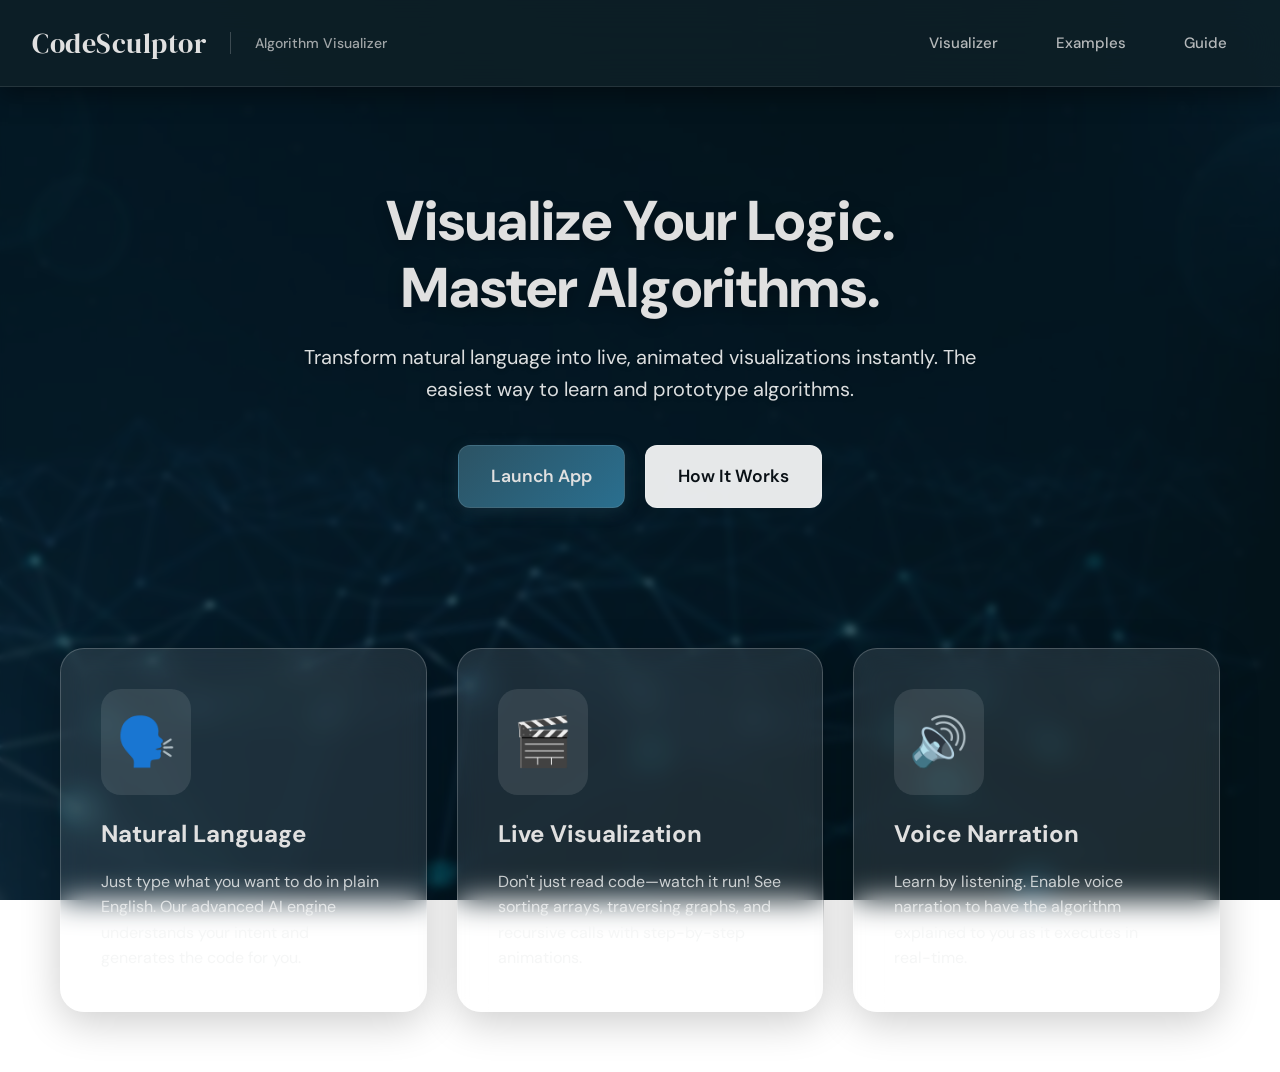
==== frontend/index.html @ 741f87c1 "Initial commit - CodeSculptor project" ====
<!DOCTYPE html>
<html lang="en">

<head>
    <meta charset="UTF-8">
    <meta name="viewport" content="width=device-width, initial-scale=1.0">
    <title>CodeSculptor - The Future of Algorithm Learning</title>
    <link rel="stylesheet" href="css/style.css">
    <link rel="stylesheet" href="css/advanced-viz.css">
    <style>
        /* Background Styles */
        .background-image {
            position: fixed;
            top: 0;
            left: 0;
            width: 100%;
            height: 100%;
            background-image: url('assets/images/bg-main.jpg');
            background-size: cover;
            background-position: center;
            background-repeat: no-repeat;
            z-index: -2;
        }

        .video-overlay {
            position: fixed;
            top: 0;
            left: 0;
            width: 100%;
            height: 100%;
            background: rgba(6, 30, 41, 0.65);
            /* Dark overlay using theme color */
            z-index: -1;
            backdrop-filter: blur(3px);
        }

        .hero-section {
            text-align: center;
            padding: 100px 20px 60px;
            max-width: 900px;
            margin: 0 auto;
            position: relative;
        }

        .hero-title {
            font-size: 3.5rem;
            font-weight: 800;
            color: var(--color-light);
            /* Changed to light for video bg */
            margin-bottom: 20px;
            line-height: 1.2;
            text-shadow: 0 4px 15px rgba(0, 0, 0, 0.3);
        }

        .hero-subtitle {
            font-size: 1.25rem;
            color: rgba(243, 244, 244, 0.9);
            /* Lighter text */
            margin-bottom: 40px;
            max-width: 700px;
            margin-left: auto;
            margin-right: auto;
            text-shadow: 0 2px 4px rgba(0, 0, 0, 0.3);
        }

        .hero-buttons {
            display: flex;
            gap: 20px;
            justify-content: center;
            margin-bottom: 80px;
        }

        .btn-large {
            padding: 16px 32px;
            font-size: 1.1rem;
            border-radius: 12px;
            text-decoration: none;
            display: inline-block;
            transition: transform 0.3s ease, box-shadow 0.3s ease;
        }

        .btn-large:hover {
            transform: translateY(-5px);
            box-shadow: 0 10px 25px rgba(29, 84, 109, 0.4);
        }

        .features-grid {
            display: grid;
            grid-template-columns: repeat(auto-fit, minmax(300px, 1fr));
            gap: 30px;
            max-width: 1200px;
            margin: 0 auto 60px;
            padding: 0 20px;
        }

        .feature-card {
            background: rgba(255, 255, 255, 0.1);
            /* More transparent for video */
            backdrop-filter: blur(15px);
            padding: 40px;
            border-radius: 24px;
            border: 1px solid rgba(255, 255, 255, 0.2);
            box-shadow: 0 10px 40px rgba(0, 0, 0, 0.2);
            transition: all 0.3s ease;
            text-align: left;
        }

        .feature-card:hover {
            transform: translateY(-10px);
            box-shadow: 0 20px 50px rgba(0, 0, 0, 0.3);
            background: rgba(255, 255, 255, 0.15);
            border-color: rgba(255, 255, 255, 0.3);
        }

        .feature-icon {
            font-size: 3rem;
            margin-bottom: 20px;
            display: inline-block;
            background: rgba(255, 255, 255, 0.1);
            padding: 15px;
            border-radius: 20px;
        }

        .feature-title {
            font-size: 1.5rem;
            font-weight: 700;
            color: var(--color-light);
            /* Light text */
            margin-bottom: 15px;
        }

        .feature-desc {
            color: rgba(243, 244, 244, 0.8);
            /* Light text */
            line-height: 1.6;
        }
    </style>
</head>

<body>
    <!-- Background Image -->
    <div class="background-image"></div>

    <!-- Dark Overlay to ensure text readability -->
    <div class="video-overlay"></div>

    <!-- Professional Header -->
    <header class="app-header">
        <div class="header-content">
            <div class="logo-section">
                <a href="index.html" class="logo">CodeSculptor</a>
                <span class="tagline">Algorithm Visualizer</span>
            </div>
            <nav class="header-nav">
                <a href="app.html" class="nav-link">Visualizer</a>
                <a href="examples.html" class="nav-link">Examples</a>
                <a href="get-started.html" class="nav-link">Guide</a>
            </nav>
        </div>
    </header>

    <div class="container">

        <section class="hero-section">
            <h1 class="hero-title">Visualize Your Logic.<br>Master Algorithms.</h1>
            <p class="hero-subtitle">Transform natural language into live, animated visualizations instantly. The
                easiest way to learn and prototype algorithms.</p>

            <div class="hero-buttons">
                <a href="app.html" class="btn btn-primary btn-large">Launch App </a>
                <a href="get-started.html" class="btn btn-secondary btn-large"
                    style="background: rgba(255,255,255,0.9); color: var(--color-dark);">How It Works </a>
            </div>
        </section>

        <div class="features-grid">
            <div class="feature-card">
                <div class="feature-icon">🗣️</div>
                <h3 class="feature-title">Natural Language</h3>
                <p class="feature-desc">Just type what you want to do in plain English. Our advanced AI engine
                    understands your intent and generates the code for you.</p>
            </div>

            <div class="feature-card">
                <div class="feature-icon">🎬</div>
                <h3 class="feature-title">Live Visualization</h3>
                <p class="feature-desc">Don't just read code—watch it run! See sorting arrays, traversing graphs, and
                    recursive calls with step-by-step animations.</p>
            </div>

            <div class="feature-card">
                <div class="feature-icon">🔊</div>
                <h3 class="feature-title">Voice Narration</h3>
                <p class="feature-desc">Learn by listening. Enable voice narration to have the algorithm explained to
                    you as it executes in real-time.</p>
            </div>
        </div>

        <!-- <footer class="footer" style="border-top-color: rgba(255,255,255,0.1); color: rgba(255,255,255,0.6);">
            <p>Made with ❤️ for Learning</p>
        </footer> -->
    </div>
    <script>
        document.addEventListener('mousemove', (e) => {
            const shapes = document.querySelectorAll('.bg-shape');
            const x = e.clientX / window.innerWidth;
            const y = e.clientY / window.innerHeight;

            shapes.forEach((shape, index) => {
                const speed = (index + 1) * 20;
                const xOffset = (window.innerWidth / 2 - e.clientX) / speed;
                const yOffset = (window.innerHeight / 2 - e.clientY) / speed;

                shape.style.transform = `translate(${xOffset}px, ${yOffset}px)`;
            });
        });

        // Add scroll parallax to hero text
        window.addEventListener('scroll', () => {
            const scrolled = window.scrollY;
            const hero = document.querySelector('.hero-section');
            if (hero) {
                hero.style.transform = `translateY(${scrolled * 0.4}px)`;
                hero.style.opacity = 1 - (scrolled / 700);
            }
        });
    </script>
</body>

</html>
---- frontend/css/style.css ----
@import url('https://fonts.googleapis.com/css2?family=DM+Sans:ital,opsz,wght@0,9..40,100..1000;1,9..40,100..1000&family=DM+Serif+Display:ital@0;1&display=swap');

* {
    margin: 0;
    padding: 0;
    box-sizing: border-box;
}

:root {
    /* Original Space/Cyber Palette */
    --color-primary: #2C5364;
    --color-secondary: #203A43;
    --color-accent: #0F2027;
    --color-dark: #0A1116;
    --color-darker: #000000;
    --color-light: #E0E0E0;
    --color-white: #FFFFFF;
    --color-bg: #0F2027;

    --color-success: #43A047;
    --color-error: #E53935;
    --color-warning: #FFB300;

    /* Shadows */
    --shadow-sm: 0 4px 12px rgba(0, 0, 0, 0.3);
    --shadow-md: 0 8px 24px rgba(0, 0, 0, 0.4);
    --shadow-lg: 0 16px 48px rgba(0, 0, 0, 0.5);

    /* Transitions */
    --transition-fast: 0.2s cubic-bezier(0.4, 0, 0.2, 1);
    --transition-normal: 0.3s cubic-bezier(0.4, 0, 0.2, 1);
}

body {
    font-family: 'DM Sans', sans-serif;
    background: linear-gradient(135deg, #0F2027 0%, #203A43 50%, #2C5364 100%);
    background-attachment: fixed;
    color: var(--color-light);
    line-height: 1.6;
    min-height: 100vh;
    -webkit-font-smoothing: antialiased;
    -moz-osx-font-smoothing: grayscale;
}

/* ===== HEADER ===== */
.app-header {
    background: rgba(15, 32, 39, 0.85);
    backdrop-filter: blur(20px);
    border-bottom: 1px solid rgba(255, 255, 255, 0.1);
    padding: 1.25rem 0;
    position: sticky;
    top: 0;
    z-index: 100;
    box-shadow: var(--shadow-md);
}

.header-content {
    max-width: 1400px;
    margin: 0 auto;
    padding: 0 2rem;
    display: flex;
    justify-content: space-between;
    align-items: center;
}

.logo-section {
    display: flex;
    align-items: center;
    gap: 1.5rem;
}

.logo {
    font-family: 'DM Serif Display', serif;
    font-size: 1.75rem;
    font-weight: 400;
    color: var(--color-light);
    text-decoration: none;
    letter-spacing: 0.5px;
    transition: var(--transition-normal);
}

.logo:hover {
    color: var(--color-white);
}

.tagline {
    font-size: 0.875rem;
    color: rgba(224, 224, 224, 0.7);
    padding-left: 1.5rem;
    border-left: 1px solid rgba(255, 255, 255, 0.2);
    font-weight: 500;
}

.header-nav {
    display: flex;
    gap: 1rem;
}

.nav-link {
    color: rgba(224, 224, 224, 0.8);
    text-decoration: none;
    font-size: 0.9375rem;
    font-weight: 500;
    transition: var(--transition-normal);
    padding: 0.625rem 1.25rem;
    border-radius: 8px;
    border: 1px solid transparent;
}

.nav-link:hover {
    color: var(--color-white);
    background: rgba(255, 255, 255, 0.05);
    border-color: rgba(255, 255, 255, 0.1);
}

/* ===== MAIN CONTAINER ===== */
.app-container {
    max-width: 1400px;
    margin: 0 auto;
    padding: 2rem;
}

/* ===== INPUT CARD ===== */
.input-card {
    background: rgba(15, 32, 39, 0.6);
    backdrop-filter: blur(20px);
    border: 1px solid rgba(255, 255, 255, 0.1);
    border-radius: 16px;
    padding: 2rem;
    margin-bottom: 2rem;
    box-shadow: var(--shadow-lg);
}

.card-header {
    margin-bottom: 1.5rem;
}

.card-header h2 {
    font-family: 'DM Serif Display', serif;
    font-size: 1.5rem;
    font-weight: 400;
    color: var(--color-light);
    margin-bottom: 0.5rem;
}

.card-subtitle {
    font-size: 0.9375rem;
    color: rgba(224, 224, 224, 0.7);
}

.card-body {
    display: flex;
    flex-direction: column;
    gap: 1.25rem;
}

.algorithm-input {
    width: 100%;
    background: rgba(10, 17, 22, 0.8);
    border: 1px solid rgba(255, 255, 255, 0.15);
    border-radius: 12px;
    padding: 1rem 1.25rem;
    color: var(--color-light);
    font-size: 0.9375rem;
    font-family: 'DM Sans', sans-serif;
    resize: vertical;
    min-height: 120px;
    transition: var(--transition-normal);
    line-height: 1.6;
}

.algorithm-input:focus {
    outline: none;
    border-color: var(--color-primary);
    box-shadow: 0 0 0 3px rgba(44, 83, 100, 0.2);
    background: rgba(10, 17, 22, 0.95);
}

.algorithm-input::placeholder {
    color: rgba(224, 224, 224, 0.5);
}

.action-buttons {
    display: flex;
    gap: 1rem;
}

/* ===== BUTTONS ===== */
.btn {
    display: inline-flex;
    align-items: center;
    justify-content: center;
    gap: 0.625rem;
    padding: 0.875rem 1.75rem;
    border: none;
    border-radius: 10px;
    font-size: 0.9375rem;
    font-weight: 600;
    cursor: pointer;
    transition: var(--transition-normal);
    font-family: 'DM Sans', sans-serif;
}

.btn-large {
    padding: 1rem 2rem;
    font-size: 1rem;
}

.btn-primary {
    background: linear-gradient(135deg, var(--color-primary) 0%, #2A6F8F 100%);
    color: var(--color-light);
    box-shadow: 0 4px 15px rgba(44, 83, 100, 0.3);
    border: 1px solid rgba(255, 255, 255, 0.1);
}

.btn-primary:hover {
    transform: translateY(-2px);
    box-shadow: 0 6px 20px rgba(44, 83, 100, 0.4);
}

.btn-primary:active {
    transform: translateY(0);
}

.btn-secondary {
    background: rgba(250, 251, 251, 0.1);
    color: var(--color-light);
    border: 1px solid rgba(255, 255, 255, 0.2);
}

.btn-secondary:hover {
    background: rgba(250, 251, 251, 0.15);
    border-color: rgba(255, 255, 255, 0.3);
}

.btn-icon {
    font-size: 1.125rem;
}

/* ===== LOADING STATE ===== */
.loading-state {
    text-align: center;
    padding: 4rem 2rem;
    background: rgba(15, 32, 39, 0.6);
    backdrop-filter: blur(20px);
    border: 1px solid rgba(255, 255, 255, 0.1);
    border-radius: 16px;
    margin-bottom: 2rem;
    box-shadow: var(--shadow-lg);
}

.spinner {
    border: 4px solid rgba(255, 255, 255, 0.1);
    border-top: 4px solid var(--color-primary);
    border-radius: 50%;
    width: 48px;
    height: 48px;
    animation: spin 0.8s linear infinite;
    margin: 0 auto 1rem;
}

@keyframes spin {
    0% {
        transform: rotate(0deg);
    }

    100% {
        transform: rotate(360deg);
    }
}

.loading-state p {
    color: rgba(224, 224, 224, 0.8);
    font-size: 1rem;
}

/* ===== VISUALIZATION CONTAINER ===== */
.visualization-container {
    background: rgba(15, 32, 39, 0.6);
    backdrop-filter: blur(20px);
    border: 1px solid rgba(255, 255, 255, 0.1);
    border-radius: 16px;
    padding: 2rem;
    box-shadow: var(--shadow-lg);
}

/* ===== CONTROL PANEL ===== */
.control-panel {
    display: flex;
    justify-content: space-between;
    align-items: center;
    padding: 1rem 1.5rem;
    background: rgba(10, 17, 22, 0.6);
    border: 1px solid rgba(255, 255, 255, 0.1);
    border-radius: 12px;
    margin-bottom: 1.5rem;
    flex-wrap: wrap;
    gap: 1rem;
}

.control-group {
    display: flex;
    gap: 0.75rem;
    align-items: center;
}

.control-btn {
    display: inline-flex;
    align-items: center;
    gap: 0.5rem;
    padding: 0.625rem 1.25rem;
    background: rgba(44, 83, 100, 0.3);
    border: 1px solid rgba(255, 255, 255, 0.15);
    border-radius: 8px;
    color: var(--color-light);
    font-size: 0.875rem;
    font-weight: 500;
    cursor: pointer;
    transition: var(--transition-normal);
}

.control-btn:hover {
    background: rgba(44, 83, 100, 0.5);
    border-color: rgba(255, 255, 255, 0.25);
    transform: translateY(-1px);
}

.control-btn span {
    font-size: 1rem;
}

/* Voice Toggle Switch */
.voice-toggle {
    display: flex;
    align-items: center;
    gap: 0.75rem;
    cursor: pointer;
    user-select: none;
}

.voice-toggle input[type="checkbox"] {
    display: none;
}

.toggle-slider {
    position: relative;
    width: 44px;
    height: 24px;
    background: rgba(255, 255, 255, 0.1);
    border: 1px solid rgba(255, 255, 255, 0.2);
    border-radius: 12px;
    transition: var(--transition-normal);
}

.toggle-slider::before {
    content: '';
    position: absolute;
    width: 18px;
    height: 18px;
    background: var(--color-light);
    border-radius: 50%;
    top: 2px;
    left: 2px;
    transition: var(--transition-normal);
}

.voice-toggle input:checked+.toggle-slider {
    background: var(--color-primary);
    border-color: var(--color-primary);
}

.voice-toggle input:checked+.toggle-slider::before {
    transform: translateX(20px);
}

.toggle-label {
    font-size: 0.875rem;
    font-weight: 500;
    color: rgba(224, 224, 224, 0.9);
}

/* ===== PANELS WRAPPER ===== */
.panels-wrapper {
    display: grid;
    grid-template-columns: 1fr 1fr;
    gap: 1.5rem;
    min-height: 600px;
}

.panel {
    background: rgba(10, 17, 22, 0.6);
    border: 1px solid rgba(255, 255, 255, 0.1);
    border-radius: 12px;
    overflow: hidden;
    display: flex;
    flex-direction: column;
    box-shadow: var(--shadow-md);
}

/* ===== TABS ===== */
.tabs {
    display: flex;
    background: rgba(44, 83, 100, 0.3);
    border-bottom: 1px solid rgba(255, 255, 255, 0.1);
}

.tab-btn {
    flex: 1;
    padding: 1rem;
    background: transparent;
    border: none;
    color: rgba(224, 224, 224, 0.7);
    font-family: 'DM Serif Display', serif;
    font-size: 1rem;
    cursor: pointer;
    transition: var(--transition-normal);
    border-bottom: 2px solid transparent;
}

.tab-btn:hover {
    background: rgba(255, 255, 255, 0.05);
    color: var(--color-white);
}

.tab-btn.active {
    color: var(--color-white);
    background: rgba(44, 83, 100, 0.5);
    border-bottom: 2px solid var(--color-primary);
}

.tab-content {
    flex: 1;
    display: flex;
    flex-direction: column;
}

.explanation-content {
    font-size: 0.9375rem;
    line-height: 1.7;
    color: rgba(224, 224, 224, 0.9) !important;
}

.explanation-content h4 {
    margin-top: 1.5rem;
    margin-bottom: 0.5rem;
    color: var(--color-white);
}

.explanation-content ul,
.explanation-content ol {
    margin-left: 1.5rem;
    margin-bottom: 1rem;
}

/* Scrollbar Styling */
.panel-content::-webkit-scrollbar {
    width: 8px;
}

.panel-content::-webkit-scrollbar-track {
    background: rgba(255, 255, 255, 0.05);
}

.panel-content::-webkit-scrollbar-thumb {
    background: rgba(255, 255, 255, 0.2);
    border-radius: 4px;
}

.panel-content::-webkit-scrollbar-thumb:hover {
    background: rgba(255, 255, 255, 0.3);
}

/* ===== PSEUDOCODE CONTENT ===== */
.pseudocode-content {
    font-family: 'SF Mono', 'Monaco', 'Consolas', monospace;
    font-size: 0.875rem;
    line-height: 1.8;
}

.placeholder {
    color: rgba(224, 224, 224, 0.5);
    text-align: center;
    padding: 4rem 2rem;
    font-style: italic;
}

.pseudocode-line {
    padding: 0.625rem 1rem;
    margin: 0.25rem 0;
    border-radius: 8px;
    border-left: 3px solid transparent;
    transition: var(--transition-normal);
    opacity: 0.7;
}

.pseudocode-line.active {
    background: rgba(44, 83, 100, 0.3);
    border-left-color: var(--color-success);
    opacity: 1;
    transform: translateX(4px);
    box-shadow: 0 2px 8px rgba(44, 83, 100, 0.2);
}

.line-type-start,
.line-type-end {
    color: #4ADE80;
    font-weight: 700;
}

.line-type-condition {
    color: #D97706;
}

.line-type-loop {
    color: #DB2777;
}

.line-type-input {
    color: #0891B2;
}

.line-type-output {
    color: #7C3AED;
}

.line-type-assignment {
    color: var(--color-success);
}

.line-type-comment {
    color: rgba(224, 224, 224, 0.5);
    font-style: italic;
    opacity: 0.7;
}

/* ===== ERROR BANNER ===== */
.error-banner {
    background: rgba(229, 57, 53, 0.1);
    border: 1px solid rgba(229, 57, 53, 0.3);
    border-radius: 12px;
    padding: 1rem 1.5rem;
    color: #fca5a5;
    margin-top: 1rem;
    font-size: 0.9375rem;
}

/* ===== RESPONSIVE DESIGN ===== */
@media (max-width: 1024px) {
    .panels-wrapper {
        grid-template-columns: 1fr;
    }

    .header-content {
        flex-direction: column;
        gap: 1rem;
    }

    .tagline {
        border-left: none;
        padding-left: 0;
    }
}

@media (max-width: 768px) {
    .app-container {
        padding: 1rem;
    }

    .input-card,
    .visualization-container {
        padding: 1.5rem;
    }

    .action-buttons {
        flex-direction: column;
    }

    .btn-large {
        width: 100%;
    }

    .control-panel {
        flex-direction: column;
        align-items: stretch;
    }

    .control-group {
        justify-content: center;
    }
}

/* Mermaid Diagram Styling */
.mermaid {
    color: var(--color-light);
    font-family: inherit;
    margin: 20px 0;
}

.mermaid svg {
    max-width: 100% !important;
    height: auto !important;
}

.mermaid .node rect,
.mermaid .node circle,
.mermaid .node ellipse,
.mermaid .node polygon {
    fill: var(--color-bg-light) !important;
    stroke: var(--color-accent) !important;
    stroke-width: 2px !important;
}

.mermaid .node .label {
    color: var(--color-light) !important;
    fill: var(--color-light) !important;
}

.mermaid .edgePath .path {
    stroke: rgba(243, 244, 244, 0.4) !important;
    stroke-width: 1.5px !important;
}

.mermaid .marker {
    fill: rgba(243, 244, 244, 0.4) !important;
    stroke: none !important;
}

/* Test Case System */
#testCaseList {
    background: rgba(0, 0, 0, 0.2);
    border-radius: 8px;
    padding: 10px;
    margin-top: 5px;
}

.test-case-item {
    display: flex;
    justify-content: space-between;
    align-items: center;
    background: rgba(255, 255, 255, 0.05);
    padding: 8px 12px;
    border-radius: 6px;
    border: 1px solid rgba(255, 255, 255, 0.1);
    margin-bottom: 5px;
}

.test-case-status {
    width: 12px;
    height: 12px;
    border-radius: 50%;
    margin-right: 12px;
}

.status-pending {
    background: #666;
}

.status-pass {
    background: #4ADE80;
    box-shadow: 0 0 8px #4ADE80;
}

.status-fail {
    background: #F87171;
    box-shadow: 0 0 8px #F87171;
}

.test-case-info {
    flex: 1;
    font-size: 0.85rem;
    color: rgba(243, 244, 244, 0.9);
}

.test-case-result {
    font-size: 0.8rem;
    font-weight: 700;
}

/* Constraint Display */
.complexity-badge {
    padding: 4px 10px;
    background: #2C5364;
    border-radius: 20px;
    font-size: 0.75rem;
    font-weight: 700;
    margin-left: 10px;
    border: 1px solid rgba(255, 255, 255, 0.1);
    color: #4ADE80;
}
---- frontend/css/advanced-viz.css ----
/* ===== VISUALIZATION COMPONENTS ===== */

/* Description Text - Horizontal below animation */
.viz-description {
    background: rgba(44, 83, 100, 0.2);
    border: 1px solid rgba(255, 255, 255, 0.15);
    border-radius: 12px;
    padding: 0.875rem 1.5rem;
    color: var(--color-light);
    font-size: 0.9375rem;
    font-weight: 500;
    text-align: center;
    margin-top: 1.5rem;
    width: 100%;
}


/* ===== ARRAY VISUALIZATION ===== */
.array-visualization {
    display: flex;
    align-items: flex-end;
    justify-content: center;
    gap: 0.75rem;
    min-height: 300px;
    padding: 2rem 1rem;
}

.array-bar-wrapper {
    display: flex;
    flex-direction: column;
    align-items: center;
    gap: 0.5rem;
}

.array-bar {
    min-width: 50px;
    background: linear-gradient(180deg, var(--color-primary), var(--color-secondary));
    border-radius: 8px 8px 0 0;
    display: flex;
    align-items: center;
    justify-content: center;
    color: white;
    font-weight: 700;
    font-size: 1rem;
    transition: all 0.4s cubic-bezier(0.4, 0, 0.2, 1);
    box-shadow: 0 4px 12px rgba(0, 0, 0, 0.3);
    position: relative;
}

.array-bar::after {
    content: '';
    position: absolute;
    top: 0;
    left: 0;
    right: 0;
    bottom: 0;
    background: linear-gradient(180deg, rgba(255, 255, 255, 0.15), transparent);
    border-radius: 8px 8px 0 0;
}

.array-index {
    font-size: 0.75rem;
    color: rgba(224, 224, 224, 0.7);
    font-weight: 600;
}

/* Array Bar States */
.array-bar.comparing {
    background: linear-gradient(180deg, #F59E0B, #D97706);
    transform: scale(1.1);
    box-shadow: 0 8px 20px rgba(245, 158, 11, 0.4);
}

.array-bar.swapped {
    background: linear-gradient(180deg, #EC4899, #DB2777);
    transform: scale(1.15);
    box-shadow: 0 8px 20px rgba(236, 72, 153, 0.4);
    animation: pulse 0.3s ease-in-out;
}

.array-bar.highlighted {
    background: linear-gradient(180deg, #8B5CF6, #7C3AED);
    transform: scale(1.1);
    box-shadow: 0 8px 20px rgba(139, 92, 246, 0.4);
}

.array-bar.sorted {
    background: linear-gradient(180deg, var(--color-success), #3B8F3E);
    box-shadow: 0 8px 20px rgba(67, 160, 71, 0.4);
}

.array-bar.excluded {
    opacity: 0.3;
    filter: grayscale(1);
}

.array-bar.mid-point {
    background: linear-gradient(180deg, #06B6D4, #0891B2);
    transform: scale(1.15);
    box-shadow: 0 8px 20px rgba(6, 182, 212, 0.4);
}

.array-bar.found {
    background: linear-gradient(180deg, var(--color-success), #3B8F3E);
    transform: scale(1.2);
    box-shadow: 0 12px 24px rgba(67, 160, 71, 0.6);
    animation: found 0.6s ease-in-out;
}

@keyframes pulse {

    0%,
    100% {
        transform: scale(1.15);
    }

    50% {
        transform: scale(1.25);
    }
}

@keyframes found {

    0%,
    100% {
        transform: scale(1.2);
    }

    50% {
        transform: scale(1.3);
    }
}

/* ===== SEARCH VISUALIZATION ===== */
.target-display {
    background: rgba(44, 83, 100, 0.3);
    border: 1px solid rgba(255, 255, 255, 0.15);
    border-radius: 12px;
    padding: 1rem 1.5rem;
    margin-bottom: 1.5rem;
    text-align: center;
}

.target-display .label {
    color: rgba(224, 224, 224, 0.7);
    font-size: 0.875rem;
    font-weight: 500;
    margin-right: 0.5rem;
}

.target-display .value {
    color: var(--color-light);
    font-size: 1.25rem;
    font-weight: 700;
}

.pointers-display {
    display: flex;
    justify-content: center;
    gap: 2rem;
    margin-top: 1.5rem;
    padding: 1rem;
    background: rgba(44, 83, 100, 0.3);
    border-radius: 12px;
}

.pointer {
    font-size: 0.875rem;
    font-weight: 600;
    padding: 0.5rem 1rem;
    border-radius: 8px;
    background: rgba(10, 17, 22, 0.6);
    border: 1px solid rgba(255, 255, 255, 0.1);
}

.pointer.left {
    color: #F59E0B;
}

.pointer.mid {
    color: #06B6D4;
}

.pointer.right {
    color: #EC4899;
}

/* ===== GRAPH VISUALIZATION ===== */
.graph-svg {
    width: 100%;
    height: 400px;
    min-height: 400px;
    max-height: 400px;
}


.edge {
    stroke: rgba(255, 255, 255, 0.3);
    stroke-width: 2;
    transition: all 0.3s ease;
}

.edge.highlighted {
    stroke: var(--color-primary);
    stroke-width: 3;
    animation: dash 1s linear infinite;
}

@keyframes dash {
    to {
        stroke-dashoffset: -20;
    }
}

.node {
    fill: rgba(44, 83, 100, 0.5);
    stroke: rgba(255, 255, 255, 0.3);
    stroke-width: 2;
    transition: all 0.3s ease;
}

.node.visited {
    fill: var(--color-primary);
    stroke: var(--color-primary);
}

.node.current {
    fill: var(--color-warning);
    stroke: var(--color-warning);
    animation: pulse-node 1s ease-in-out infinite;
}

@keyframes pulse-node {

    0%,
    100% {
        r: 25;
    }

    50% {
        r: 28;
    }
}

.node-label {
    fill: var(--color-light);
    font-size: 14px;
    font-weight: 600;
    text-anchor: middle;
    dominant-baseline: middle;
    pointer-events: none;
}

.queue-display,
.visited-display {
    background: rgba(44, 83, 100, 0.3);
    border: 1px solid rgba(255, 255, 255, 0.15);
    border-radius: 12px;
    padding: 0.875rem 1.5rem;
    margin-top: 1rem;
    text-align: center;
    width: 100%;
}

.queue-display .label,
.visited-display .label {
    color: rgba(224, 224, 224, 0.7);
    font-size: 0.875rem;
    font-weight: 500;
    margin-right: 0.5rem;
}

.queue-display .value,
.visited-display .value {
    color: var(--color-light);
    font-weight: 600;
    font-family: 'SF Mono', 'Monaco', 'Consolas', monospace;
}


/* ===== TREE VISUALIZATION ===== */
.tree-svg {
    width: 100%;
    height: 100%;
    min-height: 400px;
}

.tree-edge {
    stroke: rgba(255, 255, 255, 0.3);
    stroke-width: 2;
    transition: all 0.3s ease;
}

.tree-node {
    fill: rgba(44, 83, 100, 0.5);
    stroke: rgba(255, 255, 255, 0.3);
    stroke-width: 2;
    transition: all 0.3s ease;
}

.tree-node.current {
    fill: var(--color-warning);
    stroke: var(--color-warning);
    animation: pulse-node 1s ease-in-out infinite;
}

.tree-node.in-path {
    fill: var(--color-primary);
    stroke: var(--color-primary);
}

.tree-node-label {
    fill: var(--color-light);
    font-size: 14px;
    font-weight: 600;
    text-anchor: middle;
    dominant-baseline: middle;
    pointer-events: none;
}

.empty-tree-message {
    text-align: center;
    padding: 4rem 2rem;
    color: rgba(224, 224, 224, 0.5);
    font-style: italic;
}

/* ===== RECURSION VISUALIZATION ===== */
.call-stack-display,
.current-call {
    background: rgba(44, 83, 100, 0.3);
    border: 1px solid rgba(255, 255, 255, 0.15);
    border-radius: 12px;
    padding: 1rem 1.5rem;
    margin-bottom: 1rem;
}

.call-stack-display .label,
.current-call .label {
    color: rgba(224, 224, 224, 0.7);
    font-size: 0.875rem;
    font-weight: 500;
    margin-right: 0.5rem;
}

.call-stack-display .value,
.current-call .value {
    color: var(--color-light);
    font-weight: 600;
    font-family: 'SF Mono', 'Monaco', 'Consolas', monospace;
}

.current-call .result {
    color: var(--color-success);
    font-weight: 700;
    margin-left: 0.5rem;
}

/* ===== RESPONSIVE ADJUSTMENTS ===== */
@media (max-width: 768px) {
    .array-visualization {
        gap: 0.5rem;
        padding: 1rem 0.5rem;
    }

    .array-bar {
        min-width: 40px;
        font-size: 0.875rem;
    }

    .pointers-display {
        flex-direction: column;
        gap: 0.5rem;
    }
}

/* ===== SPECIALIZED SCENARIOS ===== */

.viz-sub-header {
    font-size: 0.875rem;
    font-weight: 700;
    color: var(--color-light);
    margin: 1.5rem 0 0.5rem;
    text-transform: uppercase;
    letter-spacing: 1px;
    border-bottom: 1px solid rgba(255, 255, 255, 0.1);
    padding-bottom: 5px;
}

.array-visualization.mini {
    min-height: auto;
    padding: 1rem;
    gap: 0.5rem;
}

.array-visualization.mini .array-item {
    padding: 10px;
    background: rgba(255, 255, 255, 0.05);
    border: 1px solid rgba(255, 255, 255, 0.1);
    border-radius: 8px;
    min-width: 50px;
    text-align: center;
    transition: all 0.3s ease;
}

.array-visualization.mini .array-item.current {
    background: rgba(245, 158, 11, 0.2);
    border-color: #F59E0B;
    transform: translateY(-5px);
}

.array-visualization.mini .array-item.found {
    background: rgba(74, 222, 128, 0.2);
    border-color: #4ADE80;
    box-shadow: 0 0 15px rgba(74, 222, 128, 0.4);
}

.array-item .idx {
    font-size: 0.7rem;
    color: rgba(255, 255, 255, 0.5);
    margin-top: 4px;
}

.hash-map-viz {
    display: flex;
    flex-wrap: wrap;
    gap: 0.75rem;
    padding: 1rem;
    background: rgba(0, 0, 0, 0.2);
    border-radius: 12px;
    min-height: 60px;
}

.map-entry {
    padding: 8px 12px;
    background: rgba(44, 83, 100, 0.4);
    border: 1px solid rgba(255, 255, 255, 0.1);
    border-radius: 6px;
    font-size: 0.9rem;
    animation: slideIn 0.3s ease-out;
}

.two-sum-logic {
    background: rgba(0, 0, 0, 0.3);
    border-left: 4px solid #F59E0B;
    padding: 1rem;
    margin: 1rem 0;
    border-radius: 0 8px 8px 0;
    font-family: 'SF Mono', 'Monaco', 'Consolas', monospace;
    font-size: 1.1rem;
}

.two-sum-logic .target {
    color: var(--color-light);
}

.two-sum-logic .minus {
    color: rgba(255, 255, 255, 0.4);
    margin: 0 5px;
}

.two-sum-logic .current-val {
    color: #F59E0B;
    font-weight: 700;
}

.two-sum-logic .equals {
    color: rgba(255, 255, 255, 0.4);
    margin: 0 5px;
}

.two-sum-logic .complement {
    color: #4ADE80;
    font-weight: 700;
    padding: 2px 8px;
    border-radius: 4px;
    background: rgba(74, 222, 128, 0.1);
}

.map-entry.searching {
    border-color: #F59E0B;
    box-shadow: 0 0 15px rgba(245, 158, 11, 0.4);
    animation: searchPulse 0.5s infinite ease-in-out;
}

@keyframes searchPulse {

    0%,
    100% {
        transform: scale(1);
        opacity: 1;
    }

    50% {
        transform: scale(1.05);
        opacity: 0.8;
    }
}

.map-entry.match {
    background: rgba(74, 222, 128, 0.3);
    border-color: #4ADE80;
    box-shadow: 0 0 20px rgba(74, 222, 128, 0.5);
    transform: scale(1.1);
    z-index: 5;
}

.map-entry .key {
    color: #4ADE80;
    font-weight: 700;
}

/* Grid Visualization */
.grid-visualization {
    display: grid;
    gap: 4px;
    margin: 1.5rem auto;
    max-width: fit-content;
    background: rgba(0, 0, 0, 0.3);
    padding: 4px;
    border-radius: 8px;
}

.grid-square {
    width: 40px;
    height: 40px;
    border-radius: 4px;
    transition: all 0.3s cubic-bezier(0.4, 0, 0.2, 1);
}

.grid-square.water {
    background: #1e3a8a;
    border: 1px solid rgba(255, 255, 255, 0.05);
}

.grid-square.land {
    background: #15803d;
    border: 1px solid rgba(255, 255, 255, 0.1);
}

.grid-square.visited {
    filter: brightness(1.5) saturate(1.2);
    box-shadow: inset 0 0 10px rgba(255, 255, 255, 0.2);
}

.grid-square.current {
    transform: scale(1.15);
    z-index: 10;
    background: #f59e0b !important;
    box-shadow: 0 0 15px #f59e0b;
}

.grid-info-bar {
    display: flex;
    justify-content: center;
    gap: 1rem;
    margin-bottom: 1rem;
}

.grid-info-bar .count-val {
    color: #4ADE80;
    font-weight: 800;
    font-size: 1.2rem;
}

/* Dijkstra Styles */
.edge-weight {
    fill: #4ADE80;
    font-size: 12px;
    font-weight: bold;
    paint-order: stroke;
    stroke: black;
    stroke-width: 3px;
    text-anchor: middle;
}

.distances-display {
    background: rgba(44, 83, 100, 0.3);
    border-radius: 12px;
    padding: 10px;
    margin-bottom: 10px;
    text-align: center;
    font-family: inherit;
}

.distances-display .label {
    opacity: 0.7;
    margin-right: 8px;
}

.distances-display .value {
    color: #4ADE80;
    font-weight: bold;
}

@keyframes slideIn {
    from {
        opacity: 0;
        transform: translateX(-10px);
    }

    to {
        opacity: 1;
        transform: translateX(0);
    }
}
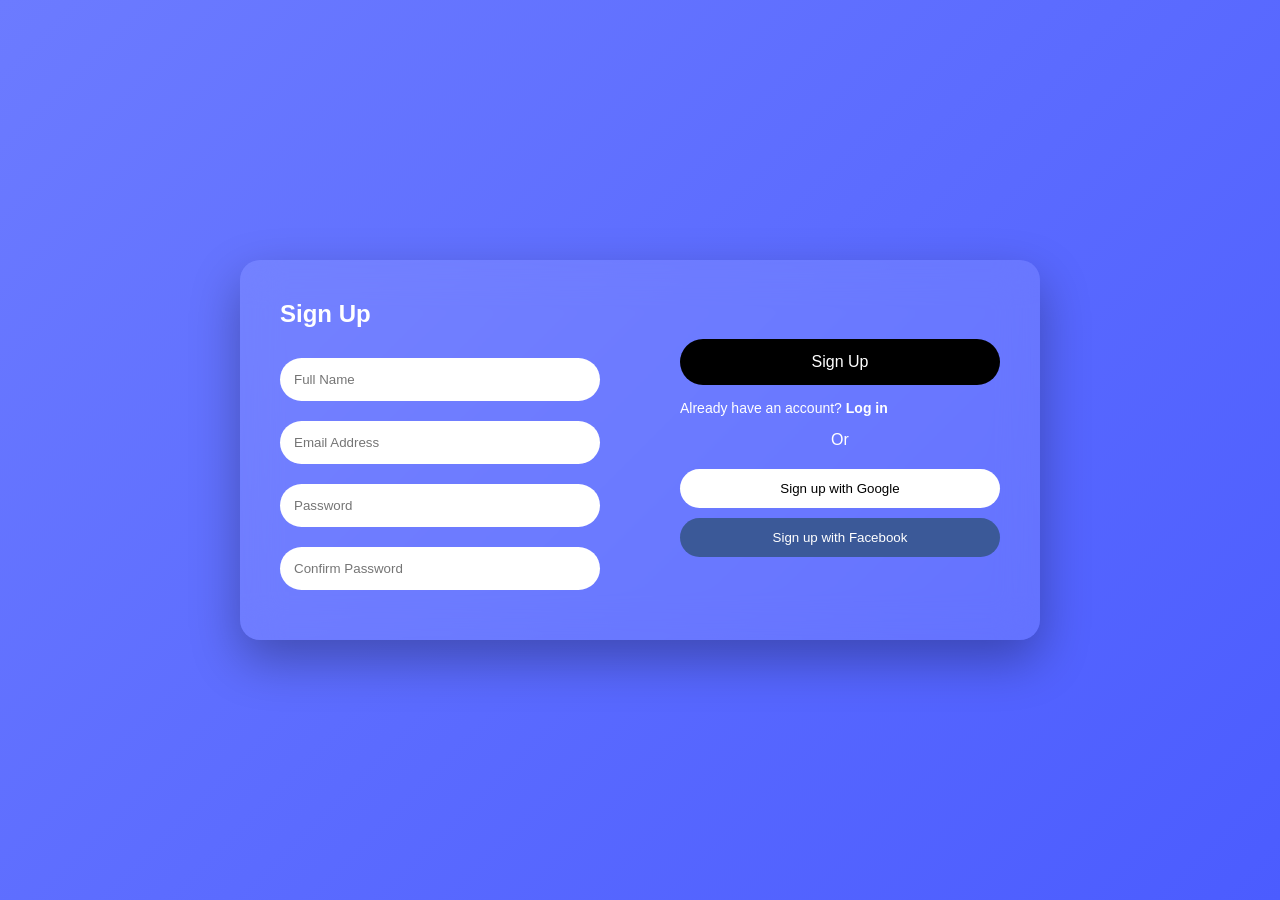
==== commit 3a8415cf: "CodeSculptor Algorithm Visualizer with MongoDB history" ====
--- a/frontend/index.html
+++ b/frontend/index.html
@@ -2,13 +2,21 @@
 <html lang="en">
 
 <head>
+    <!-- 🔐 LOGIN PROTECTION -->
+    <script>
+        if (!localStorage.getItem("currentUser")) {
+            window.location.href = "login.html";
+        }
+    </script>
+
     <meta charset="UTF-8">
     <meta name="viewport" content="width=device-width, initial-scale=1.0">
     <title>CodeSculptor - The Future of Algorithm Learning</title>
+
     <link rel="stylesheet" href="css/style.css">
     <link rel="stylesheet" href="css/advanced-viz.css">
+
     <style>
-        /* Background Styles */
         .background-image {
             position: fixed;
             top: 0;
@@ -18,7 +26,6 @@
             background-image: url('assets/images/bg-main.jpg');
             background-size: cover;
             background-position: center;
-            background-repeat: no-repeat;
             z-index: -2;
         }
 
@@ -29,7 +36,6 @@
             width: 100%;
             height: 100%;
             background: rgba(6, 30, 41, 0.65);
-            /* Dark overlay using theme color */
             z-index: -1;
             backdrop-filter: blur(3px);
         }
@@ -39,28 +45,19 @@
             padding: 100px 20px 60px;
             max-width: 900px;
             margin: 0 auto;
-            position: relative;
         }
 
         .hero-title {
             font-size: 3.5rem;
             font-weight: 800;
-            color: var(--color-light);
-            /* Changed to light for video bg */
+            color: white;
             margin-bottom: 20px;
-            line-height: 1.2;
-            text-shadow: 0 4px 15px rgba(0, 0, 0, 0.3);
         }
 
         .hero-subtitle {
             font-size: 1.25rem;
             color: rgba(243, 244, 244, 0.9);
-            /* Lighter text */
             margin-bottom: 40px;
-            max-width: 700px;
-            margin-left: auto;
-            margin-right: auto;
-            text-shadow: 0 2px 4px rgba(0, 0, 0, 0.3);
         }
 
         .hero-buttons {
@@ -72,89 +69,67 @@
 
         .btn-large {
             padding: 16px 32px;
-            font-size: 1.1rem;
             border-radius: 12px;
             text-decoration: none;
-            display: inline-block;
-            transition: transform 0.3s ease, box-shadow 0.3s ease;
-        }
-
-        .btn-large:hover {
-            transform: translateY(-5px);
-            box-shadow: 0 10px 25px rgba(29, 84, 109, 0.4);
         }
 
         .features-grid {
             display: grid;
             grid-template-columns: repeat(auto-fit, minmax(300px, 1fr));
             gap: 30px;
-            max-width: 1200px;
-            margin: 0 auto 60px;
-            padding: 0 20px;
+            padding: 20px;
         }
 
         .feature-card {
             background: rgba(255, 255, 255, 0.1);
-            /* More transparent for video */
-            backdrop-filter: blur(15px);
-            padding: 40px;
-            border-radius: 24px;
-            border: 1px solid rgba(255, 255, 255, 0.2);
-            box-shadow: 0 10px 40px rgba(0, 0, 0, 0.2);
-            transition: all 0.3s ease;
-            text-align: left;
-        }
-
-        .feature-card:hover {
-            transform: translateY(-10px);
-            box-shadow: 0 20px 50px rgba(0, 0, 0, 0.3);
-            background: rgba(255, 255, 255, 0.15);
-            border-color: rgba(255, 255, 255, 0.3);
-        }
-
-        .feature-icon {
-            font-size: 3rem;
-            margin-bottom: 20px;
-            display: inline-block;
-            background: rgba(255, 255, 255, 0.1);
-            padding: 15px;
+            padding: 30px;
             border-radius: 20px;
-        }
-
-        .feature-title {
-            font-size: 1.5rem;
-            font-weight: 700;
-            color: var(--color-light);
-            /* Light text */
-            margin-bottom: 15px;
-        }
-
-        .feature-desc {
-            color: rgba(243, 244, 244, 0.8);
-            /* Light text */
-            line-height: 1.6;
+            color: white;
+        }
+
+        /* 👤 USER NAME */
+        #userDisplay {
+            margin-left: 10px;
+            color: #00d4ff;
+            font-weight: bold;
         }
     </style>
 </head>
 
 <body>
-    <!-- Background Image -->
+
     <div class="background-image"></div>
-
-    <!-- Dark Overlay to ensure text readability -->
     <div class="video-overlay"></div>
 
-    <!-- Professional Header -->
+    <!-- HEADER -->
     <header class="app-header">
         <div class="header-content">
             <div class="logo-section">
                 <a href="index.html" class="logo">CodeSculptor</a>
                 <span class="tagline">Algorithm Visualizer</span>
             </div>
+
             <nav class="header-nav">
                 <a href="app.html" class="nav-link">Visualizer</a>
+                <a href="scenario.html" class="nav-link">Scenario Lab</a>
                 <a href="examples.html" class="nav-link">Examples</a>
                 <a href="get-started.html" class="nav-link">Guide</a>
+
+                <!-- 👤 USER -->
+                <span id="userDisplay"></span>
+
+                <!-- 🚪 LOGOUT -->
+                <button onclick="logout()" style="
+                    margin-left:10px;
+                    padding:8px 14px;
+                    border:none;
+                    border-radius:8px;
+                    background:#ff4d4d;
+                    color:white;
+                    cursor:pointer;
+                ">
+                    Logout
+                </button>
             </nav>
         </div>
     </header>
@@ -163,68 +138,63 @@
 
         <section class="hero-section">
             <h1 class="hero-title">Visualize Your Logic.<br>Master Algorithms.</h1>
-            <p class="hero-subtitle">Transform natural language into live, animated visualizations instantly. The
-                easiest way to learn and prototype algorithms.</p>
+            <p class="hero-subtitle">
+                Transform natural language into live, animated visualizations instantly.
+            </p>
 
             <div class="hero-buttons">
-                <a href="app.html" class="btn btn-primary btn-large">Launch App </a>
-                <a href="get-started.html" class="btn btn-secondary btn-large"
-                    style="background: rgba(255,255,255,0.9); color: var(--color-dark);">How It Works </a>
+                <a href="app.html" class="btn-large">Launch App</a>
+                <a href="scenario.html" class="btn-large">Scenario Lab</a>
+                <a href="get-started.html" class="btn-large">How It Works</a>
             </div>
         </section>
 
         <div class="features-grid">
             <div class="feature-card">
-                <div class="feature-icon">🗣️</div>
-                <h3 class="feature-title">Natural Language</h3>
-                <p class="feature-desc">Just type what you want to do in plain English. Our advanced AI engine
-                    understands your intent and generates the code for you.</p>
-            </div>
-
-            <div class="feature-card">
-                <div class="feature-icon">🎬</div>
-                <h3 class="feature-title">Live Visualization</h3>
-                <p class="feature-desc">Don't just read code—watch it run! See sorting arrays, traversing graphs, and
-                    recursive calls with step-by-step animations.</p>
-            </div>
-
-            <div class="feature-card">
-                <div class="feature-icon">🔊</div>
-                <h3 class="feature-title">Voice Narration</h3>
-                <p class="feature-desc">Learn by listening. Enable voice narration to have the algorithm explained to
-                    you as it executes in real-time.</p>
+                <h3>Natural Language</h3>
+                <p>Type in plain English and generate algorithms.</p>
+            </div>
+
+            <div class="feature-card">
+                <h3>Live Visualization</h3>
+                <p>Watch algorithms step-by-step.</p>
+            </div>
+
+            <div class="feature-card">
+                <h3>Voice Narration</h3>
+                <p>Learn by listening.</p>
+            </div>
+
+            <div class="feature-card">
+                <h3>Scenario Learning</h3>
+                <p>Real-world problem solving with AI.</p>
             </div>
         </div>
 
-        <!-- <footer class="footer" style="border-top-color: rgba(255,255,255,0.1); color: rgba(255,255,255,0.6);">
-            <p>Made with ❤️ for Learning</p>
-        </footer> -->
     </div>
+
+    <!-- 👤 SHOW USER -->
     <script>
-        document.addEventListener('mousemove', (e) => {
-            const shapes = document.querySelectorAll('.bg-shape');
-            const x = e.clientX / window.innerWidth;
-            const y = e.clientY / window.innerHeight;
-
-            shapes.forEach((shape, index) => {
-                const speed = (index + 1) * 20;
-                const xOffset = (window.innerWidth / 2 - e.clientX) / speed;
-                const yOffset = (window.innerHeight / 2 - e.clientY) / speed;
-
-                shape.style.transform = `translate(${xOffset}px, ${yOffset}px)`;
-            });
-        });
-
-        // Add scroll parallax to hero text
-        window.addEventListener('scroll', () => {
-            const scrolled = window.scrollY;
-            const hero = document.querySelector('.hero-section');
-            if (hero) {
-                hero.style.transform = `translateY(${scrolled * 0.4}px)`;
-                hero.style.opacity = 1 - (scrolled / 700);
+        const userStr = localStorage.getItem("currentUser");
+        if (userStr) {
+            try {
+                const user = JSON.parse(userStr);
+                const displayName = user.name || user.email;
+                document.getElementById("userDisplay").innerText = "👤 " + displayName;
+            } catch (e) {
+                // Fallback for old format (string email)
+                document.getElementById("userDisplay").innerText = "👤 " + userStr;
             }
-        });
+        }
     </script>
+
+    <!-- 🚪 LOGOUT FUNCTION -->
+    <script>
+        function logout() {
+            localStorage.removeItem("currentUser");
+            window.location.href = "login.html";
+        }
+    </script>
+
 </body>
-
 </html>
--- a/frontend/css/style.css
+++ b/frontend/css/style.css
@@ -40,6 +40,388 @@
     min-height: 100vh;
     -webkit-font-smoothing: antialiased;
     -moz-osx-font-smoothing: grayscale;
+}
+
+/* ===== CODE EDITOR ===== */
+.editor-content {
+    padding: 15px;
+}
+
+#codeEditor {
+    background: #1e1e1e;
+    color: #d4d4d4;
+    border: 1px solid #3c3c3c;
+    resize: vertical;
+    min-height: 200px;
+}
+
+#codeEditor:focus {
+    outline: none;
+    border-color: #007acc;
+    box-shadow: 0 0 0 2px rgba(0, 122, 204, 0.2);
+}
+
+#consoleOutput {
+    scrollbar-width: thin;
+    scrollbar-color: #555 #1e1e1e;
+}
+
+#consoleOutput::-webkit-scrollbar {
+    width: 8px;
+}
+
+#consoleOutput::-webkit-scrollbar-track {
+    background: #1e1e1e;
+}
+
+#consoleOutput::-webkit-scrollbar-thumb {
+    background: #555;
+    border-radius: 4px;
+}
+
+#consoleOutput::-webkit-scrollbar-thumb:hover {
+    background: #777;
+}
+
+/* Responsive Design for Code Editor */
+@media (max-width: 768px) {
+    .editor-content {
+        padding: 10px;
+    }
+    
+    .editor-content > div:first-child {
+        flex-direction: column;
+        gap: 10px;
+        align-items: stretch;
+    }
+    
+    .editor-content > div:first-child > div {
+        justify-content: center;
+    }
+    
+    #codeEditor {
+        min-height: 150px;
+        font-size: 12px;
+    }
+    
+    #consoleOutput {
+        min-height: 120px;
+        max-height: 200px;
+        font-size: 11px;
+    }
+}
+
+@media (max-width: 480px) {
+    .editor-content {
+        padding: 8px;
+    }
+    
+    .editor-content > div:first-child > div {
+        flex-direction: column;
+        gap: 8px;
+    }
+    
+    .editor-content button {
+        font-size: 0.8rem;
+        padding: 4px 8px;
+    }
+    
+    #codeEditor {
+        font-size: 11px;
+        padding: 8px;
+    }
+}
+
+/* ===== ACTIVITY HISTORY ===== */
+.history-section {
+    margin: 20px 0;
+    background: rgba(255, 255, 255, 0.05);
+    border-radius: 12px;
+    border: 1px solid rgba(255, 255, 255, 0.1);
+    backdrop-filter: blur(10px);
+    box-shadow: var(--shadow-sm);
+}
+
+.history-header {
+    display: flex;
+    justify-content: space-between;
+    align-items: center;
+    padding: 20px;
+    border-bottom: 1px solid rgba(255, 255, 255, 0.1);
+}
+
+.history-header h3 {
+    margin: 0;
+    color: var(--color-light);
+    font-size: 1.2rem;
+    font-weight: 600;
+}
+
+.history-controls {
+    display: flex;
+    align-items: center;
+    gap: 12px;
+}
+
+.search-container {
+    display: flex;
+    align-items: center;
+    gap: 5px;
+}
+
+.search-input {
+    padding: 8px 12px;
+    border: 1px solid rgba(255, 255, 255, 0.2);
+    border-radius: 6px;
+    background: rgba(255, 255, 255, 0.1);
+    color: var(--color-light);
+    font-size: 0.9rem;
+    width: 250px;
+    transition: var(--transition-normal);
+}
+
+.search-input:focus {
+    outline: none;
+    border-color: var(--color-primary);
+    background: rgba(255, 255, 255, 0.15);
+    box-shadow: 0 0 0 2px rgba(44, 83, 100, 0.3);
+}
+
+.search-input::placeholder {
+    color: rgba(255, 255, 255, 0.5);
+}
+
+.history-container {
+    max-height: 400px;
+    overflow-y: auto;
+    padding: 15px;
+    display: flex;
+    flex-direction: column;
+    gap: 12px;
+}
+
+.history-container::-webkit-scrollbar {
+    width: 8px;
+}
+
+.history-container::-webkit-scrollbar-track {
+    background: rgba(255, 255, 255, 0.05);
+    border-radius: 4px;
+}
+
+.history-container::-webkit-scrollbar-thumb {
+    background: rgba(255, 255, 255, 0.2);
+    border-radius: 4px;
+}
+
+.history-container::-webkit-scrollbar-thumb:hover {
+    background: rgba(255, 255, 255, 0.3);
+}
+
+.history-placeholder {
+    text-align: center;
+    padding: 40px 20px;
+    color: rgba(255, 255, 255, 0.6);
+    font-style: italic;
+}
+
+.history-card {
+    background: rgba(255, 255, 255, 0.08);
+    border: 1px solid rgba(255, 255, 255, 0.15);
+    border-radius: 8px;
+    padding: 0;
+    transition: var(--transition-normal);
+    cursor: pointer;
+    position: relative;
+}
+
+.history-card:hover {
+    background: rgba(255, 255, 255, 0.12);
+    border-color: rgba(255, 255, 255, 0.25);
+    transform: translateY(-2px);
+    box-shadow: var(--shadow-sm);
+}
+
+.history-card-header {
+    display: flex;
+    justify-content: space-between;
+    align-items: center;
+    padding: 12px 15px;
+    border-bottom: 1px solid rgba(255, 255, 255, 0.1);
+}
+
+.history-card-meta {
+    display: flex;
+    align-items: center;
+    gap: 10px;
+}
+
+.history-language {
+    padding: 4px 8px;
+    border-radius: 4px;
+    font-size: 0.75rem;
+    font-weight: 600;
+    color: white;
+    text-transform: uppercase;
+    letter-spacing: 0.5px;
+}
+
+.history-time {
+    font-size: 0.8rem;
+    color: rgba(255, 255, 255, 0.6);
+}
+
+.history-delete-btn {
+    background: none;
+    border: none;
+    color: rgba(255, 255, 255, 0.5);
+    cursor: pointer;
+    padding: 4px;
+    border-radius: 4px;
+    transition: var(--transition-fast);
+    font-size: 0.9rem;
+}
+
+.history-delete-btn:hover {
+    background: rgba(231, 76, 60, 0.2);
+    color: #e74c3c;
+}
+
+.history-card-content {
+    padding: 15px;
+}
+
+.history-input,
+.history-pseudocode,
+.history-code {
+    margin-bottom: 8px;
+    font-size: 0.9rem;
+    line-height: 1.4;
+}
+
+.history-input {
+    color: var(--color-light);
+}
+
+.history-pseudocode,
+.history-code {
+    color: rgba(255, 255, 255, 0.8);
+    font-family: 'Consolas', 'Monaco', 'Courier New', monospace;
+    font-size: 0.85rem;
+    background: rgba(0, 0, 0, 0.2);
+    padding: 8px;
+    border-radius: 4px;
+    border-left: 3px solid rgba(255, 255, 255, 0.2);
+}
+
+.history-input strong,
+.history-pseudocode strong,
+.history-code strong {
+    color: var(--color-light);
+    display: block;
+    margin-bottom: 4px;
+    font-size: 0.8rem;
+    text-transform: uppercase;
+    letter-spacing: 0.5px;
+    opacity: 0.7;
+}
+
+.history-duration {
+    padding: 8px 15px;
+    background: rgba(0, 212, 255, 0.1);
+    border-top: 1px solid rgba(0, 212, 255, 0.2);
+    font-size: 0.8rem;
+    color: #00d4ff;
+    text-align: center;
+}
+
+.btn-danger {
+    background: var(--color-error);
+    color: white;
+    border: 1px solid var(--color-error);
+}
+
+.btn-danger:hover {
+    background: #c62828;
+    border-color: #c62828;
+    transform: translateY(-1px);
+}
+
+/* Responsive Design for History */
+@media (max-width: 768px) {
+    .history-header {
+        flex-direction: column;
+        gap: 15px;
+        align-items: stretch;
+    }
+    
+    .history-controls {
+        flex-direction: column;
+        gap: 10px;
+    }
+    
+    .search-input {
+        width: 100%;
+    }
+    
+    .history-container {
+        max-height: 300px;
+        padding: 10px;
+    }
+    
+    .history-card-header {
+        padding: 10px 12px;
+    }
+    
+    .history-card-content {
+        padding: 12px;
+    }
+    
+    .history-input,
+    .history-pseudocode,
+    .history-code {
+        font-size: 0.85rem;
+    }
+}
+
+@media (max-width: 480px) {
+    .history-section {
+        margin: 15px 0;
+        border-radius: 8px;
+    }
+    
+    .history-header {
+        padding: 15px;
+    }
+    
+    .history-header h3 {
+        font-size: 1.1rem;
+    }
+    
+    .history-container {
+        max-height: 250px;
+        padding: 8px;
+    }
+    
+    .history-card-header {
+        flex-direction: column;
+        gap: 8px;
+        align-items: stretch;
+    }
+    
+    .history-card-meta {
+        justify-content: space-between;
+    }
+    
+    .history-card-content {
+        padding: 10px;
+    }
+    
+    .history-input,
+    .history-pseudocode,
+    .history-code {
+        font-size: 0.8rem;
+    }
 }
 
 /* ===== HEADER ===== */
@@ -686,4 +1068,10 @@
     margin-left: 10px;
     border: 1px solid rgba(255, 255, 255, 0.1);
     color: #4ADE80;
-}+}
+/*  Clean Code Panel  */
+.code-content { padding: 0 !important; background: transparent !important; overflow: hidden; border-radius: 8px; }
+.code-content pre { margin: 0; padding: 18px 20px; overflow-x: auto; background: #0d1117; border-radius: 0 0 8px 8px; font-family: 'Fira Code', 'SF Mono', monospace; font-size: 0.85rem; line-height: 1.75; color: #c9d1d9; white-space: pre; }
+.code-content pre code { background: transparent; font-family: inherit; font-size: inherit; color: inherit; }
+.tab-btn[data-tab='code'].has-code { color: #4ade80; border-bottom-color: #4ade80; }
+@keyframes fadeTabIn { from { opacity: 0; transform: translateY(4px); } to { opacity: 1; transform: translateY(0); } }
